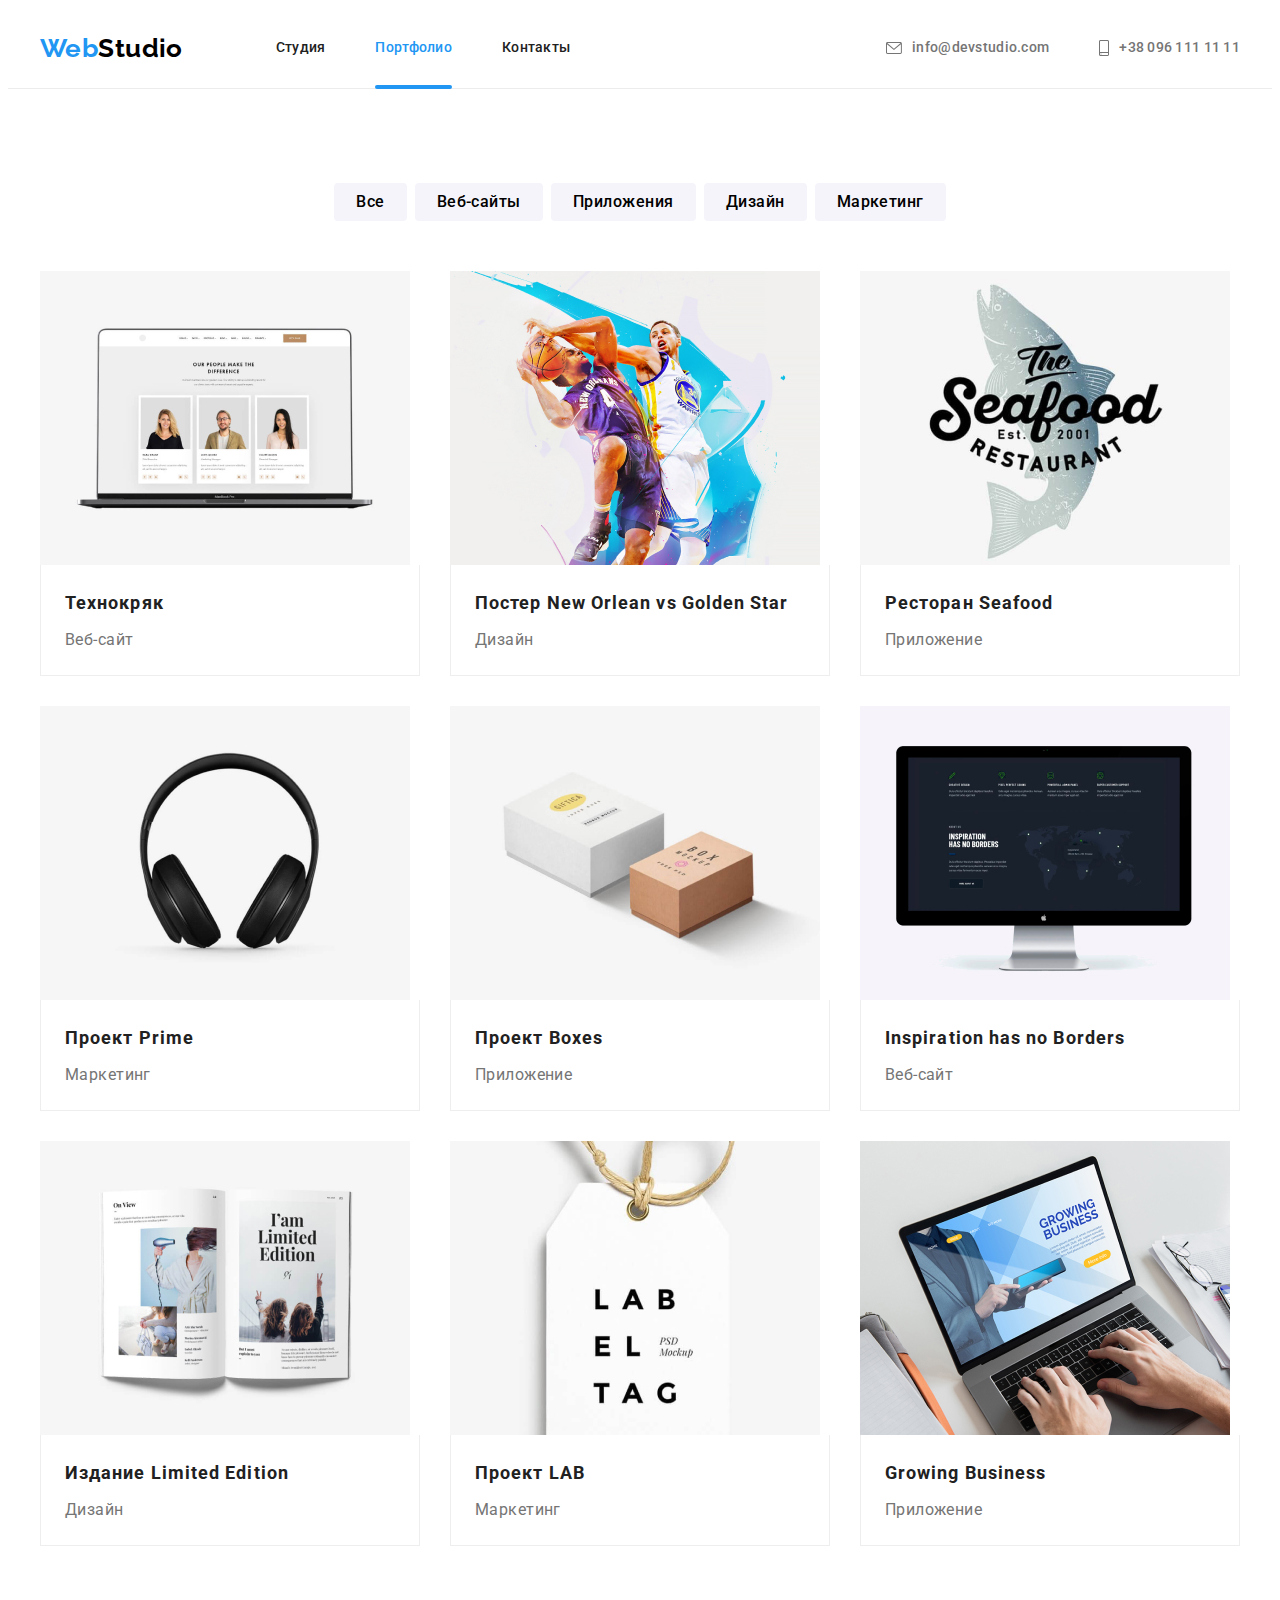
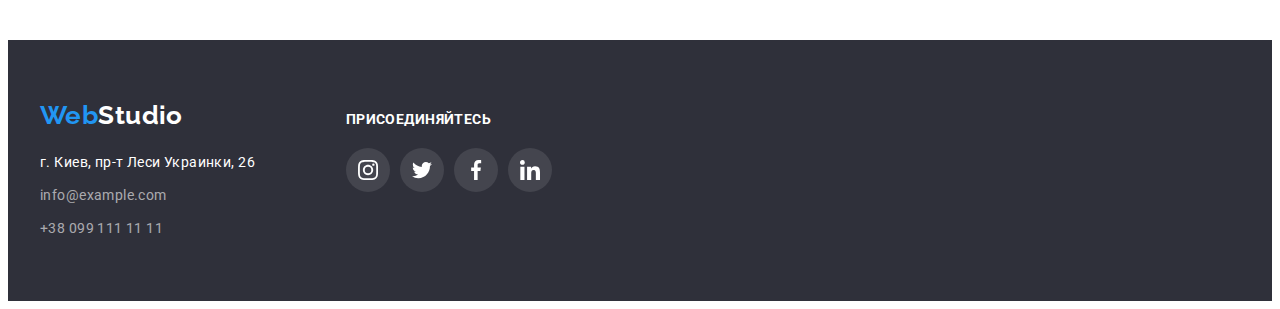
==== portfolio.html @ 580cee20 "added home work 6" ====
<!DOCTYPE html>
<html lang="en">
  <head>
    <meta charset="UTF-8" />
    <meta http-equiv="X-UA-Compatible" content="IE=edge" />
    <meta name="viewport" content="width=device-width, initial-scale=1.0" />
    <title>Портфолио</title>
    <link rel="preconnect" href="https://fonts.googleapis.com" />
    <link rel="preconnect" href="https://fonts.gstatic.com" crossorigin />
    <link
      href="https://fonts.googleapis.com/css2?family=Raleway:wght@700&family=Roboto:wght@400;500;700;900&display=swap"
      rel="stylesheet" />
    <!-- Normalize start -->
    <link
      rel="stylesheet"
      href="https://cdnjs.cloudflare.com/ajax/libs/modern-normalize/1.1.0/modern-normalize.min.css"
      integrity="sha512-wpPYUAdjBVSE4KJnH1VR1HeZfpl1ub8YT/NKx4PuQ5NmX2tKuGu6U/JRp5y+Y8XG2tV+wKQpNHVUX03MfMFn9Q=="
      crossorigin="anonymous"
      referrerpolicy="no-referrer" />
    <link rel="stylesheet" href="./css/style.css" />
    <!-- Normalize end -->
  </head>
  <body>
    <!-- Header section -->
    <header class="header">
      <div class="container header-container">
        <a href="./index.html" class="site-logo"><span class="logo-item"> Web</span>Studio</a>
        <nav class="header-nav">
          <ul class="list-style nav">
            <li><a href="./index.html" class="link-item nav-item">Студия</a></li>
            <li>
              <a href="./portfolio.html" class="link-item nav-item nav-item-active">Портфолио</a>
            </li>
            <li><a href="./contacts.html" class="link-item nav-item">Контакты</a></li>
          </ul>
        </nav>
        <a
          href="mailto:info@devstudio.com"
          class="link-item contacts-link phone"
          aria-label="envelope">
          <svg width="16" height="12" class="icon">
            <use href="./images/icons.svg#icon-envelope"></use>
          </svg>
          info@devstudio.com</a
        >
        <a href="tel:+380961111111" class="link-item contacts-link" aria-label="smartphone">
          <svg width="10" height="16" class="icon">
            <use href="./images/icons.svg#icon-smartphone"></use>
          </svg>
          +38 096 111 11 11</a
        >
      </div>
    </header>
    <!-- Portfolio section -->
    <section class="portfolio-section section">
      <div class="container">
        <h1 class="visually-hidden">Портфолио</h1>
        <ul class="list-style portfolio">
          <li class="portfolio-list-item">
            <button type="button" class="portfolio-btn selected">Все</button>
          </li>
          <li class="portfolio-list-item">
            <button type="button" class="portfolio-btn">Веб-сайты</button>
          </li>
          <li class="portfolio-list-item">
            <button type="button" class="portfolio-btn">Приложения</button>
          </li>
          <li class="portfolio-list-item">
            <button type="button" class="portfolio-btn">Дизайн</button>
          </li>
          <li class="portfolio-list-item">
            <button type="button" class="portfolio-btn">Маркетинг</button>
          </li>
        </ul>
        <h2 class="visually-hidden">Примеры наших работ</h2>
        <ul class="list-style">
          <li class="portfolio-work-item">
            <a href="" class="portfolio-link">
              <div class="img-container">
                <img src="./images/technoquack.jpg" alt="Фото команды" width="370" />
                <div class="owerlay">
                  <p class="owerlay-text">Ресурс предлагает комплексные предложения с разным уровнем функционала и сервисов. Все это позволит посетителю получить исчерпывающие сведения о&nbsp;компании или частном лице.</p>
                </div>
              </div>
              <div class="portfolio-wrapper">
                <h3 class="portfolio-work-title">Технокряк</h3>
                <p class="portfolio-work-text">Веб-сайт</p>
              </div>              
            </a>
          </li>
          <li class="portfolio-work-item">
            <a href="" class="portfolio-link">
              <div class="img-container">
                <img src="./images/golden-star.jpg" alt="Постер баскетболистов" width="370" />
                <div class="owerlay">
                  <p class="owerlay-text">Ресурс предлагает комплексные предложения с разным уровнем функционала и сервисов. Все это позволит посетителю получить исчерпывающие сведения о&nbsp;компании или частном лице.</p>
                </div>
              </div>
              <div class="portfolio-wrapper">
                <h3 class="portfolio-work-title">
                  Постер <span lang="en">New Orlean vs Golden Star</span>
                </h3>
                <p class="portfolio-work-text">Дизайн</p>
              </div>
            </a>
          </li>
          <li class="portfolio-work-item">
            <a href="" class="portfolio-link">
              <div class="img-container">
                <img src="./images/seafood.jpg" alt="Логотип ресторана" width="370" />
                <div class="owerlay">
                  <p class="owerlay-text">Ресурс предлагает комплексные предложения с разным уровнем функционала и сервисов. Все это позволит посетителю получить исчерпывающие сведения о&nbsp;компании или частном лице.</p>
                </div>
              </div>
              <div class="portfolio-wrapper">
                <h3 class="portfolio-work-title">Ресторан <span lang="en">Seafood</span></h3>
                <p class="portfolio-work-text">Приложение</p>
              </div>
            </a>
          </li>
          <li class="portfolio-work-item">
            <a href="" class="portfolio-link">
              <div class="img-container">
                <img src="./images/headphones.jpg" alt="Наушников" width="370" />
                <div class="owerlay">
                  <p class="owerlay-text">Ресурс предлагает комплексные предложения с разным уровнем функционала и сервисов. Все это позволит посетителю получить исчерпывающие сведения о&nbsp;компании или частном лице.</p>
                </div>
              </div> 
              <div class="portfolio-wrapper">
                <h3 class="portfolio-work-title">Проект <span lang="en">Prime</span></h3>
                <p class="portfolio-work-text">Маркетинг</p>
              </div>
            </a>
          </li>
          <li class="portfolio-work-item">
            <div href="" class="portfolio-link">
              <div class="img-container"> 
                <img src="./images/papers-box.jpg" alt="Стопки бумаг для записей" width="370" />
                <div class="owerlay">
                  <p class="owerlay-text">Ресурс предлагает комплексные предложения с разным уровнем функционала и сервисов. Все это позволит посетителю получить исчерпывающие сведения о&nbsp;компании или частном лице.</p>
                </div>
              </div>
              <div class="portfolio-wrapper">
                <h3 class="portfolio-work-title">Проект <span lang="en">Boxes</span></h3>
                <p class="portfolio-work-text">Приложение</p>
              </div>
            </a>
          </li>
          <li class="portfolio-work-item">
            <a href="" class="portfolio-link">
              <div class="img-container"> 
                <img src="./images/display.jpg" alt="Монитор" width="370" />
                <div class="owerlay">
                  <p class="owerlay-text">Ресурс предлагает комплексные предложения с разным уровнем функционала и сервисов. Все это позволит посетителю получить исчерпывающие сведения о&nbsp;компании или частном лице.</p>
                </div>
              </div>
              <div class="portfolio-wrapper">
                <h3 class="portfolio-work-title">
                  <span lang="en">Inspiration has no Borders</span>
                </h3>
                <p class="portfolio-work-text">Веб-сайт</p>
              </div>
            </a>
          </li>
          <li class="portfolio-work-item">
            <a href="" class="portfolio-link">
              <div class="img-container"> 
                <img src="./images/book.jpg" alt="Книга" width="370" />
                <div class="owerlay">
                  <p class="owerlay-text">Ресурс предлагает комплексные предложения с разным уровнем функционала и сервисов. Все это позволит посетителю получить исчерпывающие сведения о&nbsp;компании или частном лице.</p>
                </div>
              </div>
              <div class="portfolio-wrapper">
                <h3 class="portfolio-work-title">Издание <span lang="en">Limited Edition</span></h3>
                <p class="portfolio-work-text">Дизайн</p>
              </div>
            </a>
          </li>
          <li class="portfolio-work-item">
            <a href="" class="portfolio-link">
              <div class="img-container"> 
                <img src="./images/label.jpg" alt="Лейба" width="370" />
                <div class="owerlay">
                  <p class="owerlay-text">Ресурс предлагает комплексные предложения с разным уровнем функционала и сервисов. Все это позволит посетителю получить исчерпывающие сведения о&nbsp;компании или частном лице.</p>
                </div>
              </div>
              <div class="portfolio-wrapper">
                <h3 class="portfolio-work-title">Проект <span lang="en">LAB</span></h3>
                <p class="portfolio-work-text">Маркетинг</p>
              </div>
            </a>
          </li>
          <li class="portfolio-work-item">
            <a href="" class="portfolio-link">
              <div class="img-container"> 
                <img src="./images/notebook.jpg" alt="Ноутбук" width="370" />
                <div class="owerlay">
                  <p class="owerlay-text">Ресурс предлагает комплексные предложения с разным уровнем функционала и сервисов. Все это позволит посетителю получить исчерпывающие сведения о&nbsp;компании или частном лице.</p>
                </div>
              </div>
              <div class="portfolio-wrapper">
                <h3 class="portfolio-work-title"><span lang="en">Growing Business</span></h3>
                <p class="portfolio-work-text">Приложение</p>
              </div>
            </a>
          </li>
        </ul>
      </div>
    </section>
    <!-- Footer section -->
    <footer class="footer">
      <div class="container footer-container">
        <div class="footer-container-addres">
          <a href="./index.html" class="site-logo footer-logo"
            ><span class="logo-item"> Web</span>Studio</a
          >
          <address class="footer-addres">
            <a
              href="https://www.google.com/maps/place/%D0%B1%D1%83%D0%BB.+%D0%9B%D0%B5%D1%81%D0%B8+%D0%A3%D0%BA%D1%80%D0%B0%D0%B8%D0%BD%D0%BA%D0%B8,+26,+%D0%9A%D0%B8%D0%B5%D0%B2,+02000/@50.4265807,30.5383858,17z/data=!3m1!4b1!4m5!3m4!1s0x40d4cf0e033ecbe9:0x57a4dffefec77da0!8m2!3d50.4265807!4d30.5383858"
              target="_blank"
              rel="noopener noreferrer"
              class="link-item footer-addres-link">
              г. Киев, пр-т Леси Украинки, 26</a
            >
            <a href="mailto:info@example.com" class="link-item footer-link">info@example.com</a>
            <a href="tel:+380991111111" class="link-item footer-link">+38 099 111 11 11</a>
          </address>
        </div>
        <div>
          <h3 class="footer-title">Присоединяйтесь</h3>
          <ul class="list-icon">
            <li class="team-icon">
              <a
                class="list-icon-link footer-social-link"
                href=""
                target="_blank"
                rel="noopener noreferrer"
                aria-label="instagram">
                <svg class="social-icon" width="20" height="20">
                  <use href="./images/icons.svg#icon-instagram"></use>
                </svg>
              </a>
            </li>
            <li class="team-icon">
              <a
                class="list-icon-link footer-social-link"
                href=""
                target="_blank"
                rel="noopener noreferrer"
                aria-label="twitter">
                <svg class="social-icon" width="20" height="20">
                  <use href="./images/icons.svg#icon-twitter"></use>
                </svg>
              </a>
            </li>
            <li class="team-icon">
              <a
                class="list-icon-link footer-social-link"
                href=""
                target="_blank"
                rel="noopener noreferrer"
                aria-label="facebook">
                <svg class="social-icon" width="20" height="20">
                  <use href="./images/icons.svg#icon-facebook"></use>
                </svg>
              </a>
            </li>
            <li class="team-icon">
              <a
                class="list-icon-link footer-social-link"
                href=""
                target="_blank"
                rel="noopener noreferrer"
                aria-label="linkedin">
                <svg class="social-icon" width="20" height="20">
                  <use href="./images/icons.svg#icon-linkedin"></use>
                </svg>
              </a>
            </li>
          </ul>
        </div>
      </div>
    </footer>
  </body>
</html>
---- css/style.css ----
:root {
  /* text colors */
  --color-focus: #2196f3;
  --color-text-darck: #212121;
  --color-text-light: #757575;
  --color-text-white: #ffffff;

  /* Bg colors */
  --color-bg-darck: #2f303a;
  --color-bg-light: #f5f4fa;
  --color-bg-white: #ffffff;

  /* others */
  --indent: 30px;
  --about-items: 4;
  --work-items: 3;
  --team-items: 4;
  --clients-items: 6;

  --portfolio-work-items: 3;
  --animation: 250ms cubic-bezier(0.4, 0, 0.2, 1);
}

body {
  font-family: 'Roboto', 'Raleway';
  font-size: 14px;
  letter-spacing: 0.03em;
}

.no-scroll {
  overflow: hidden;
}

/* reset styles */
h1,
h2,
h3,
h4,
h5,
h6,
p {
  margin: 0;
}

ul {
  list-style: none;
  padding: 0;
  margin: 0;
}

/* base styles */
img {
  display: block;
}

.list-style {
  display: flex;
  flex-wrap: wrap;
  gap: var(--indent);
}

.link-item {
  text-decoration: none;
  font-weight: 500;
  font-style: normal;
  line-height: 1.14;
  letter-spacing: 0.02em;

  transition: color var(--animation);
}

.link-item:hover,
.link-item:focus {
  color: var(--color-focus);
}

.contacts-link {
  color: var(--color-text-light);
}

.container {
  width: 1200px;
  padding-left: 15px;
  padding-right: 15px;
  margin-right: auto;
  margin-left: auto;
}

.section {
  padding-top: 94px;
  padding-bottom: 94px;
}

.visually-hidden {
  position: absolute;
  width: 1px;
  height: 1px;
  margin: -1px;
  border: 0;
  padding: 0;

  white-space: nowrap;
  clip-path: inset(100%);
  clip: rect(0 0 0 0);
  overflow: hidden;
}

.section-title {
  text-align: center;
  margin-bottom: 50px;

  font-size: 36px;
  line-height: 1.17;
  color: var(--color-text-darck);
}

/* Header section */
.header {
  border-bottom: 1px solid #ececec;
}

.header-container {
  display: flex;
  align-items: center;
}

.site-logo {
  margin-right: 93px;
  text-decoration: none;
  font-family: 'Raleway';
  font-weight: 700;
  font-size: 26px;
  line-height: 1.19;
  color: #000000;
}

.logo-item {
  color: var(--color-focus);
}

.header-nav {
  margin-right: auto;
}

.list-style.nav {
  gap: 50px;
}

.nav-item {
  display: block;
  padding-top: 32px;
  padding-bottom: 32px;
  color: var(--color-text-darck);
}

.nav-item-active {
  position: relative;
  color: var(--color-focus);
}

.nav-item-active::after {
  content: '';
  position: absolute;
  bottom: 0;
  display: block;
  width: 100%;
  height: 4px;
  margin-bottom: -1px;

  background-color: #2196f3;
  border-radius: 2px;
}

.icon {
  margin-right: 10px;
}
.link-item > .icon {
  fill: var(--color-text-light);

  transition: fill var(--animation);
}

.link-item:hover > .icon,
.link-item:focus > .icon {
  fill: var(--color-focus);
}
.link-item.contacts-link {
  display: flex;
  align-items: center;
}

.contacts-link.phone {
  margin-right: 50px;
}

/* Main section */

.main-section {
  background-image: linear-gradient(rgba(47, 48, 58, 0.4), rgba(47, 48, 58, 0.4)),
    url(../images/bg-main-section.jpg);
  background-repeat: no-repeat;
  background-position: center;
  padding-top: 200px;
  padding-bottom: 200px;
}

.main-container {
  text-align: center;
}

.main-text {
  margin-left: auto;
  margin-right: auto;

  width: 696px;
  margin-bottom: 30px;
  font-weight: 900;
  font-size: 44px;
  line-height: 1.36;
  letter-spacing: 0.06em;
  text-transform: uppercase;
  color: var(--color-text-white);
}

.main-btn {
  padding: 10px 32px;

  font-family: inherit;
  font-weight: 700;
  font-size: 16px;
  line-height: 1.88;
  letter-spacing: 0.06em;
  color: var(--color-text-white);
  background-color: var(--color-focus);
  border-radius: 4px;
  border: 0;
  cursor: pointer;
}

/* About section */

.about-list-item {
  flex-basis: calc((100% - var(--indent) * (var(--about-items) - 1)) / var(--about-items));
}

.about-list-icon {
  height: 120px;
  display: flex;
  justify-content: center;
  align-items: center;
  margin-bottom: 30px;
  border-radius: 4px;
  background-color: var(--color-bg-light);
}

.about-title {
  margin-bottom: 10px;

  font-size: inherit;
  line-height: 1.14;
  text-transform: uppercase;
  color: var(--color-text-darck);
}

.about-text {
  line-height: 1.71;
  color: var(--color-text-light);
}

/* Work section */

.section.work {
  padding-top: 0;
}

.work-title {
  position: absolute;
  bottom: 0;

  width: 100%;
  padding: 27px;

  font-weight: 700;
  font-size: 14px;
  line-height: calc(16 / 14);

  letter-spacing: 0.03em;
  text-transform: uppercase;
  text-align: center;

  color: #ffffff;
  background-color: rgba(47, 48, 58, 0.8);
}

.work-list-item {
  position: relative;
  flex-basis: calc((100% - var(--indent) * (var(--work-items) - 1)) / var(--work-items));
}

/* Team section */

.team-section {
  background-color: var(--color-bg-light);
}

.team-title {
}

.team-list-item {
  background-color: var(--color-bg-white);
  flex-basis: calc((100% - var(--indent) * (var(--team-items) - 1)) / var(--team-items));
  border-radius: 0px 0px 4px 4px;
  box-shadow: 0px 1px 3px rgba(0, 0, 0, 0.12), 0px 1px 1px rgba(0, 0, 0, 0.14),
    0px 2px 1px rgba(0, 0, 0, 0.2);
}

.team-wrapper {
  padding-top: 30px;
  padding-bottom: 16px;
}

.team-name {
  margin-bottom: 10px;
  text-align: center;

  font-weight: 500;
  font-size: 16px;
  line-height: 1.19;
  color: var(--color-text-darck);
}

.team-profession {
  text-align: center;

  font-weight: 400;
  font-size: 16px;
  line-height: 1.19;
  color: var(--color-text-light);
}

.list-icon {
  margin-bottom: 30px;
  display: flex;
  align-items: center;
  justify-content: center;
  gap: 10px;
}

.list-icon-link {
  display: flex;
  align-items: center;
  justify-content: center;
  width: 44px;
  height: 44px;

  color: #afb1b8;
  border-radius: 50%;

  transition: color var(--animation), background-color var(--animation);
}

.list-icon-link:hover,
.list-icon-link:focus {
  color: var(--color-bg-white);
  background-color: var(--color-focus);
}

.social-icon {
  fill: currentColor;
}

/* Clients section */

.clients-title {
}

.list-style.clients {
  align-content: center;
  justify-content: center;
}

.clients-list-icon {
  flex-basis: calc((100% - var(--indent) * (var(--clients-items) - 1)) / var(--clients-items));
}

.clients-link {
  height: 92px;
  display: inline-flex;
  color: #afb1b8;
  border: 1px solid currentColor;
  border-radius: 4px;
  justify-content: center;
  align-items: center;
  width: 100%;

  transition: color var(--animation);
}

.clients-link:hover,
.clients-link:focus {
  color: var(--color-focus);
}

.clients-icon {
  fill: currentColor;
}

/* Footer section */
.footer {
  padding-top: 60px;
  padding-bottom: 60px;

  background-color: var(--color-bg-darck);
}

.footer-container {
  display: flex;
  align-items: baseline;
}

.footer-container-addres {
  margin-right: 70px;
}

.footer-logo {
  display: block;
  padding-bottom: 20px;
  color: var(--color-text-white);
}

.footer-addres > a {
  display: block;
}

.footer-link {
  font-weight: 400;
  line-height: 1.71;
  letter-spacing: 0.03em;
  color: rgba(255, 255, 255, 0.6);
}

.footer-addres-link {
  font-weight: 400;
  line-height: 1.71;
  letter-spacing: 0.03em;
  color: var(--color-text-white);
}

.footer-addres > .link-item {
  margin-bottom: 9px;
}

.footer-addres > .link-item:last-child {
  margin-bottom: 0;
}

.footer-title {
  margin-bottom: 20px;

  font-size: inherit;
  line-height: 1.14;
  text-transform: uppercase;
  color: var(--color-text-white);
}

.footer-social-link {
  color: var(--color-text-white);
  background-color: rgba(255, 255, 255, 0.1);
}

/*  Page portfolio  */

/*  Header section */

/* Portfolio section*/

.list-style.portfolio {
  justify-content: center;
  gap: 8px;
  margin-bottom: 50px;
}

.portfolio-btn {
  padding: 6px 22px;
  font-family: inherit;
  font-weight: 500;
  font-size: 16px;
  line-height: 1.63;
  letter-spacing: 0.03em;
  background-color: var(--color-bg-light);

  border-radius: 4px;
  border: none;
  cursor: pointer;

  transition: background-color var(--animation), color var(--animation), box-shadow var(--animation);
}

.portfolio-btn:hover,
.portfolio-btn:focus {
  background-color: var(--color-focus);
  color: var(--color-text-white);
  box-shadow: 0px 3px 1px rgba(0, 0, 0, 0.1), 0px 1px 2px rgba(0, 0, 0, 0.08),
    0px 2px 2px rgba(0, 0, 0, 0.12);
}

.portfolio-work-item {
  flex-basis: calc(
    (100% - var(--indent) * (var(--portfolio-work-items) - 1)) / var(--portfolio-work-items)
  );
}

.portfolio-link {
  text-decoration: none;
  display: block;

  transition: box-shadow var(--animation);
}

.portfolio-link:hover,
.portfolio-link:focus {
  box-shadow: 0px 1px 1px rgba(0, 0, 0, 0.12), 0px 4px 4px rgba(0, 0, 0, 0.06),
    1px 4px 6px rgba(0, 0, 0, 0.16);
}

.img-container {
  position: relative;
  overflow: hidden;
  transition: box-shadow var(--animation);
}

.owerlay {
  position: absolute;
  top: 0;
  left: 0;

  transform: translateY(100%);

  width: 100%;
  height: 100%;
  background-color: rgba(33, 150, 243, 0.9);

  transition: transform var(--animation);
}

.portfolio-link:hover .owerlay {
  transform: translateY(0);
}

.portfolio-link:hover .img-container {
  box-shadow: 0px 4px 4px rgba(0, 0, 0, 0.25);
}

.owerlay-text {
  padding: 63px 24px;

  font-size: 18px;
  line-height: calc(28 / 18);
  letter-spacing: 0.03em;

  color: #ffffff;
}

.portfolio-wrapper {
  padding: 20px 24px;

  border: 1px solid #eeeeee;
  border-top: none;
}

.portfolio-work-title {
  margin-bottom: 4px;

  font-weight: 700;
  font-size: 18px;
  line-height: 2;
  letter-spacing: 0.06em;
  color: var(--color-text-darck);
}

.portfolio-work-text {
  font-size: 16px;
  line-height: 1.88;
  color: var(--color-text-light);
}

/* Modal window */
.backdrop {
  position: fixed;
  top: 0;
  left: 0;
  z-index: 1000;

  width: 100%;
  height: 100%;

  background-color: rgba(0, 0, 0, 0.2);
  pointer-events: initial;

  transition: opacity var(--animation), visibility var(--animation);
}

.backdrop.is-hidden {
  opacity: 0;
  visibility: hidden;
  pointer-events: none;
}

.modal {
  position: absolute;
  top: 50%;
  left: 50%;
  transform: translate(-50%, -50%);

  width: 528px;
  
  background-color: var(--color-bg-white);
  box-shadow: 0px 1px 3px rgba(0, 0, 0, 0.12), 0px 1px 1px rgba(0, 0, 0, 0.14),
    0px 2px 1px rgba(0, 0, 0, 0.2);
  border-radius: 4px;
}

.modal-btn {
  position: absolute;
  top: 8px;
  right: 8px;

  display: flex;
  align-items: center;
  justify-content: center;
  width: 30px;
  height: 30px;
  padding: 0;

  border-radius: 50%;
  background: var(--color-text-white);
  border: 1px solid rgba(0, 0, 0, 0.1);
  cursor: pointer;
}

/* Modal forms*/
.form {
  text-align: center;
  padding: 40px;
}

.form-title {
  display: block;
  margin-bottom: 12px;
  text-align: center;

  font-weight: 700;
  font-size: 20px;
  line-height: calc(23 / 20);
  letter-spacing: 0.03em;

  color: var(--color-text-darck);
}

.form-group {
  position: relative;
  margin-bottom: 20px;
}

.form-wrap {
  display: grid;
  /* display: block; */
  position: relative;
  margin-bottom: 10px;
}

.form-wrap:last-child {
  margin-bottom: 0px;
}

.form-wrap:focus-within > .form-icon {
  fill: #2196f3;
}

/* .form-wrap:focus-within > .form-label {
    transform: translateY(-38px) translateX(-42px);  
} */

/* .form-input:not(:placeholder-shown) ~ .form-label{
  transform: translateY(-38px) translateX(-42px); 
} */

.form-label {
  margin-bottom: 4px;
  display: block;
  text-align: left;

  font-size: 12px;
  line-height: calc(14 / 12);
  letter-spacing: 0.01em;
  color: #757575;

  pointer-events: none;
  transition: transform var(--animation);
}

/* .form-wrap:not(:focus-within) > .form-label-animation {
  transform: translateY(34px) translateX(42px);
} */

.form-input {
  width: 100%;
  margin: 0;
  padding: 11px;
  padding-left: 42px;

  border: 1px solid rgba(33, 33, 33, 0.2);
  border-radius: 4px;
  outline: none;
}

.form-wrap:focus-within > .form-input {
  border-color: var(--color-focus);
}

.form-icon {
  position: absolute;
  left: 12px;
  bottom: 11px;

  display: block;
}

.form-comment {
  padding: 12px 16px;
  height: 120px;
  resize: none;

  font-size: 12px;
  line-height: calc(14 / 12);
  letter-spacing: 0.01em;
}

.form-comment::placeholder {
  color: rgba(117, 117, 117, 0.5);
}

.form-agreement {
  display: flex;
  align-items: center;
  justify-content: center;
  margin-bottom: 30px;
  gap: 7px;
  margin-bottom: 30px;
}

.form-checkbox:checked + .checkbox-icon .checkbox-icon-uncheck {
  opacity: 0;
  transition: opacity var(--animation);
}

.checkbox-icon-check {
  opacity: 0;
  transition: opacity var(--animation);
}

.form-checkbox:checked + .checkbox-icon .checkbox-icon-check {
  opacity: 1;
}

.form-agreement-text {
  font-size: 14px;
  line-height: calc(24 / 14);
  letter-spacing: 0.03em;
  text-underline-position: under;
  color: #757575;
}

.form-agreement-link {
  font-size: 14px;
  line-height: calc(24 / 14);
  letter-spacing: 0.03em;
  

  color: #2196f3;
}

.form-btn {
   padding: 10px 55px;

  font-size: 16px;
  line-height: calc(30/16); 
  letter-spacing: 0.06em;
  background: #2196f3;
  color: var(--color-bg-white);
  box-shadow: 0px 4px 4px rgba(0, 0, 0, 0.15);
  border-radius: 4px;
  border: none;

  cursor: pointer;
}
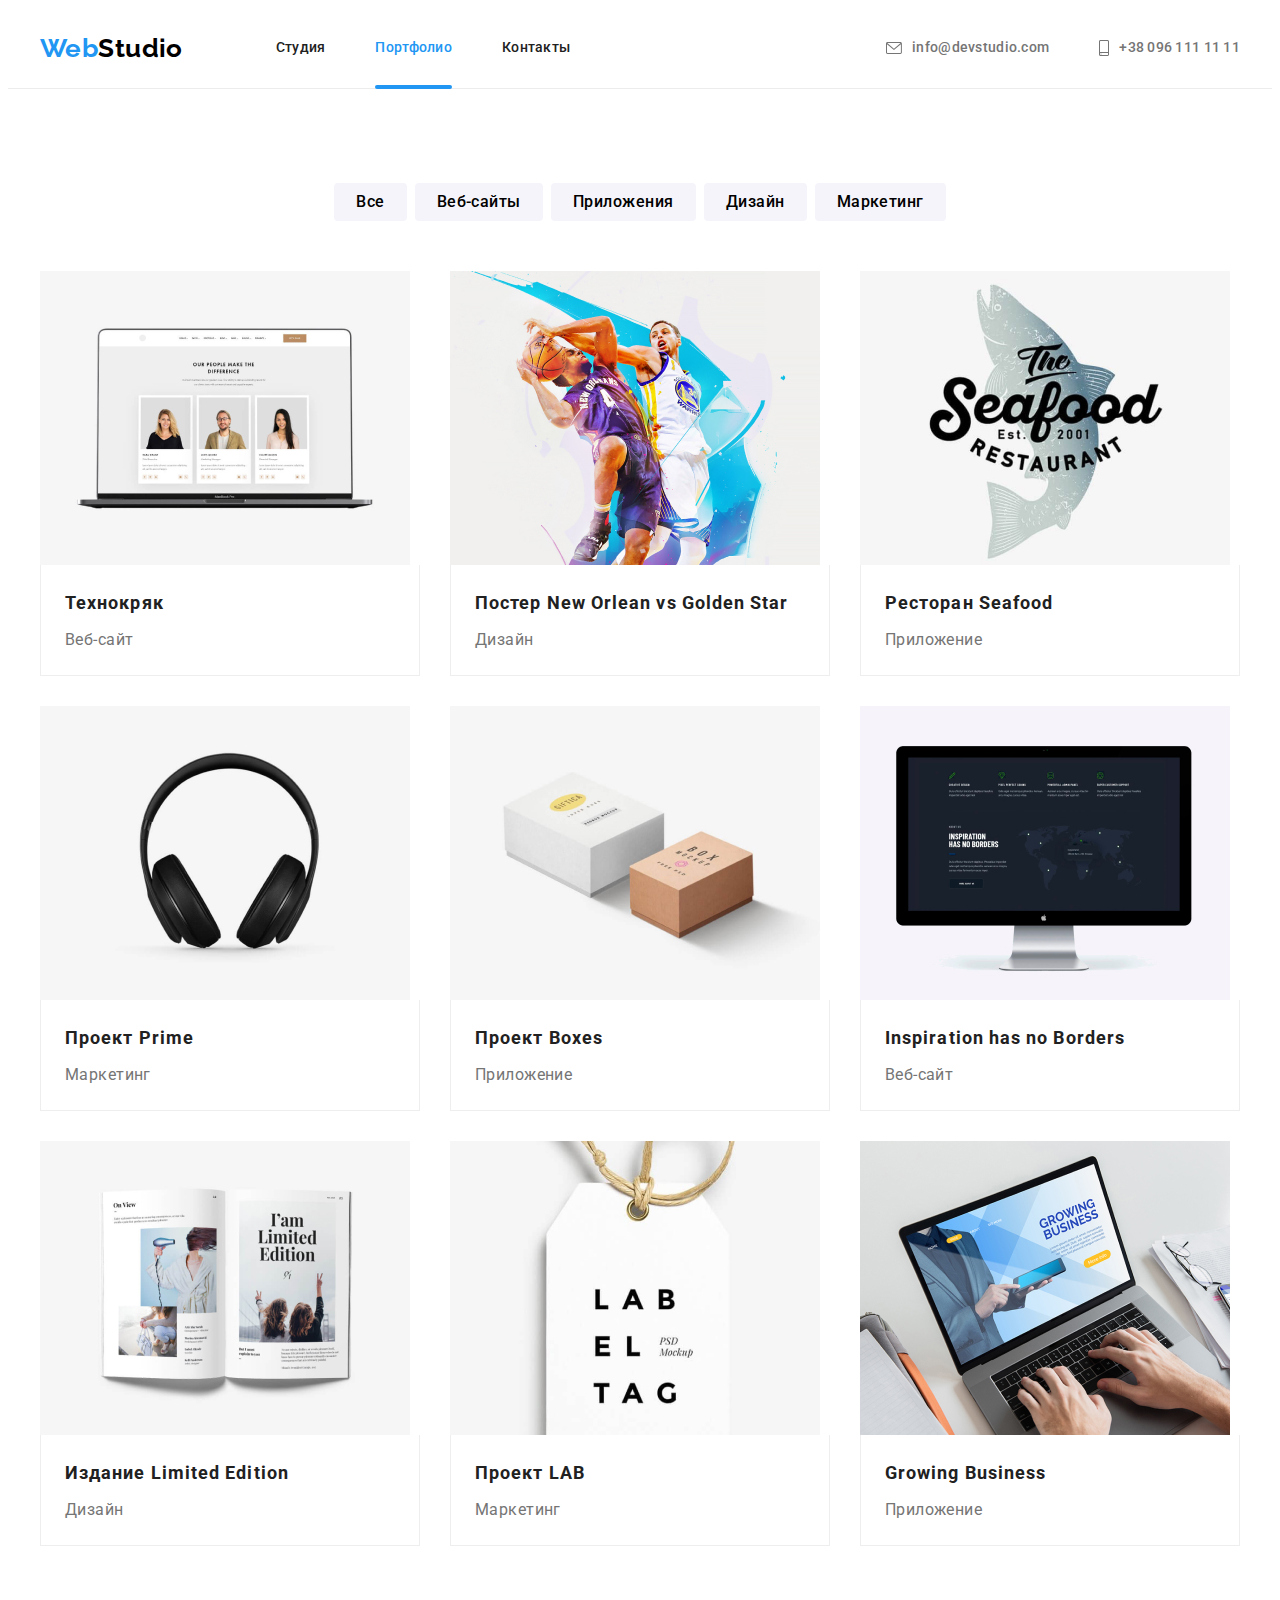
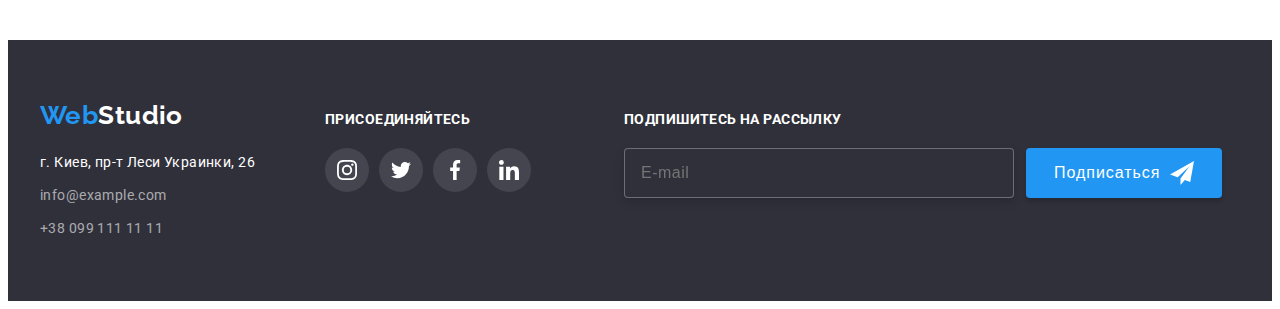
==== commit ffc68d2e: "+add DZ 6" ====
--- a/portfolio.html
+++ b/portfolio.html
@@ -226,7 +226,7 @@
             <a href="tel:+380991111111" class="link-item footer-link">+38 099 111 11 11</a>
           </address>
         </div>
-        <div>
+        <div class="footer-social-group">
           <h3 class="footer-title">Присоединяйтесь</h3>
           <ul class="list-icon">
             <li class="team-icon">
@@ -278,6 +278,19 @@
               </a>
             </li>
           </ul>
+        </div>
+        <div class="footer-form-container">
+          <h3 class="footer-title">Подпишитесь на рассылку</h3>
+          <form class="footer-form">
+            <label>
+              <input class="footer-input" type="text" placeholder="E-mail" name="email">
+            </label>
+            <button class="footer-btn" type="submit">Подписаться
+              <svg width="24" height="24" class="footer-icon-send">
+                <use href="./images/icons.svg#icon-icon-send"></use>
+              </svg>
+            </button>
+        </form>
         </div>
       </div>
     </footer>
--- a/css/style.css
+++ b/css/style.css
@@ -167,7 +167,7 @@
   height: 4px;
   margin-bottom: -1px;
 
-  background-color: #2196f3;
+  background-color: var(--color-focus);
   border-radius: 2px;
 }
 
@@ -426,6 +426,7 @@
   display: block;
   padding-bottom: 20px;
   color: var(--color-text-white);
+  margin-right: 0;
 }
 
 .footer-addres > a {
@@ -452,6 +453,10 @@
 
 .footer-addres > .link-item:last-child {
   margin-bottom: 0;
+}
+
+.footer-social-group {
+  margin-right: 93px;
 }
 
 .footer-title {
@@ -463,9 +468,55 @@
   color: var(--color-text-white);
 }
 
+.footer-form {
+  display: flex;
+}
+
 .footer-social-link {
   color: var(--color-text-white);
   background-color: rgba(255, 255, 255, 0.1);
+}
+
+.footer-input {
+  width: 358px;
+
+  padding: 14px;
+  padding-left: 16px;
+  margin-right: 12px;
+
+  font-size: 16px;
+  line-height: calc(20 / 16);
+  letter-spacing: 0.03em;
+
+  background-color: var(--color-bg-darck);
+  border: 1px solid rgba(255, 255, 255, 0.3);
+  filter: drop-shadow(0px 4px 4px rgba(0, 0, 0, 0.15));
+  border-radius: 4px;
+  color: rgba(255, 255, 255, 0.6);
+  outline: none;
+}
+
+.footer-btn {
+  display: flex;
+  align-items: center;
+
+  padding: 10px 28px;
+  gap: 10px;
+
+  font-size: 16px;
+  line-height: calc(30 / 16);
+  letter-spacing: 0.06em;
+
+  border: none;
+  color: var(--color-bg-white);
+  background: var(--color-focus);
+  box-shadow: 0px 4px 4px rgba(0, 0, 0, 0.15);
+  border-radius: 4px;
+  cursor: pointer;
+}
+
+.footer-icon-send {
+  fill: var(--color-bg-white);
 }
 
 /*  Page portfolio  */
@@ -613,7 +664,7 @@
   transform: translate(-50%, -50%);
 
   width: 528px;
-  
+
   background-color: var(--color-bg-white);
   box-shadow: 0px 1px 3px rgba(0, 0, 0, 0.12), 0px 1px 1px rgba(0, 0, 0, 0.14),
     0px 2px 1px rgba(0, 0, 0, 0.2);
@@ -636,6 +687,13 @@
   background: var(--color-text-white);
   border: 1px solid rgba(0, 0, 0, 0.1);
   cursor: pointer;
+
+  transition: fill var(--animation);
+}
+
+.modal-btn:hover,
+.modal-btn:focus {
+  fill: var(--color-focus);
 }
 
 /* Modal forms*/
@@ -647,7 +705,6 @@
 .form-title {
   display: block;
   margin-bottom: 12px;
-  text-align: center;
 
   font-weight: 700;
   font-size: 20px;
@@ -658,32 +715,27 @@
 }
 
 .form-group {
-  position: relative;
   margin-bottom: 20px;
 }
 
 .form-wrap {
-  display: grid;
-  /* display: block; */
+  display: flex;
   position: relative;
   margin-bottom: 10px;
+  flex-direction: column;
 }
 
 .form-wrap:last-child {
   margin-bottom: 0px;
 }
 
+.form-wrap > .form-icon {
+  transition: fill var(--animation);
+}
+
 .form-wrap:focus-within > .form-icon {
-  fill: #2196f3;
-}
-
-/* .form-wrap:focus-within > .form-label {
-    transform: translateY(-38px) translateX(-42px);  
-} */
-
-/* .form-input:not(:placeholder-shown) ~ .form-label{
-  transform: translateY(-38px) translateX(-42px); 
-} */
+  fill: var(--color-focus);
+}
 
 .form-label {
   margin-bottom: 4px;
@@ -693,18 +745,11 @@
   font-size: 12px;
   line-height: calc(14 / 12);
   letter-spacing: 0.01em;
-  color: #757575;
-
-  pointer-events: none;
+  color: var(--color-text-light);
   transition: transform var(--animation);
 }
 
-/* .form-wrap:not(:focus-within) > .form-label-animation {
-  transform: translateY(34px) translateX(42px);
-} */
-
 .form-input {
-  width: 100%;
   margin: 0;
   padding: 11px;
   padding-left: 42px;
@@ -712,6 +757,7 @@
   border: 1px solid rgba(33, 33, 33, 0.2);
   border-radius: 4px;
   outline: none;
+  transition: border-color var(--animation);
 }
 
 .form-wrap:focus-within > .form-input {
@@ -722,8 +768,6 @@
   position: absolute;
   left: 12px;
   bottom: 11px;
-
-  display: block;
 }
 
 .form-comment {
@@ -746,7 +790,6 @@
   justify-content: center;
   margin-bottom: 30px;
   gap: 7px;
-  margin-bottom: 30px;
 }
 
 .form-checkbox:checked + .checkbox-icon .checkbox-icon-uncheck {
@@ -764,29 +807,24 @@
 }
 
 .form-agreement-text {
-  font-size: 14px;
   line-height: calc(24 / 14);
   letter-spacing: 0.03em;
   text-underline-position: under;
-  color: #757575;
+  color: var(--color-text-light);
 }
 
 .form-agreement-link {
-  font-size: 14px;
-  line-height: calc(24 / 14);
-  letter-spacing: 0.03em;
-  
-
-  color: #2196f3;
+  letter-spacing: 0.03em;
+  color: var(--color-focus);
 }
 
 .form-btn {
-   padding: 10px 55px;
+  padding: 10px 55px;
 
   font-size: 16px;
-  line-height: calc(30/16); 
+  line-height: calc(30 / 16);
   letter-spacing: 0.06em;
-  background: #2196f3;
+  background: var(--color-focus);
   color: var(--color-bg-white);
   box-shadow: 0px 4px 4px rgba(0, 0, 0, 0.15);
   border-radius: 4px;
